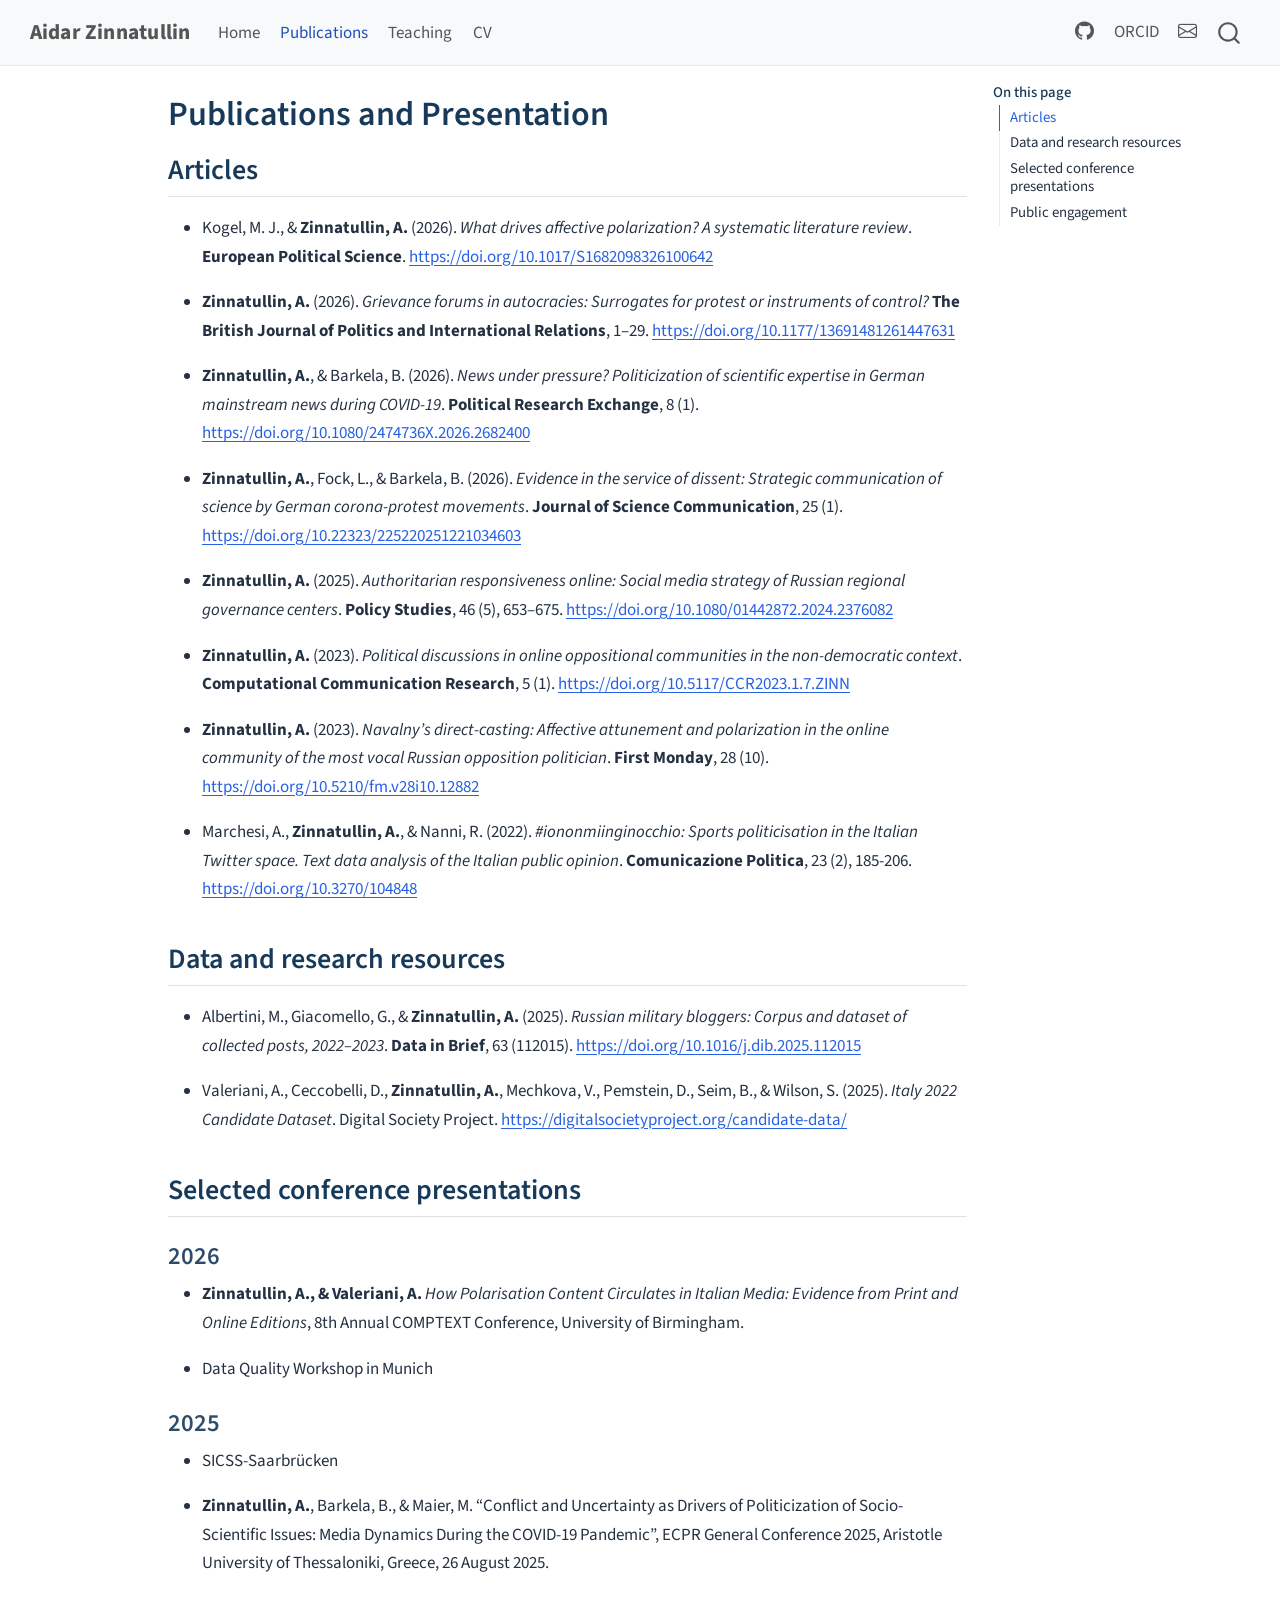
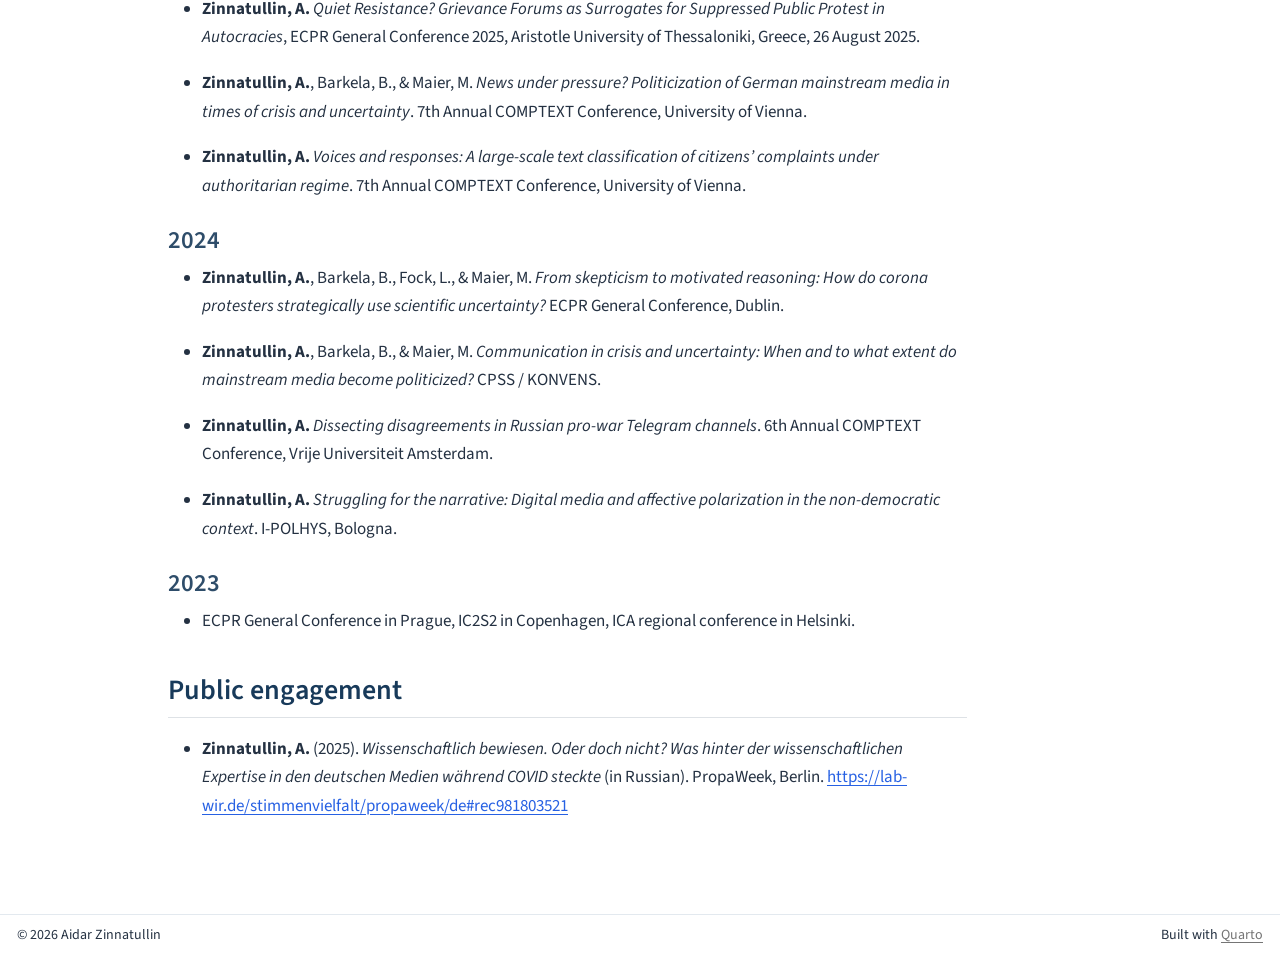
==== docs/publications.html @ 619f1e8d "Initial website" ====
<!DOCTYPE html>
<html xmlns="http://www.w3.org/1999/xhtml" lang="en" xml:lang="en"><head>

<meta charset="utf-8">
<meta name="generator" content="quarto-1.6.39">

<meta name="viewport" content="width=device-width, initial-scale=1.0, user-scalable=yes">


<title>Publications and Presentation – Aidar Zinnatullin</title>
<style>
code{white-space: pre-wrap;}
span.smallcaps{font-variant: small-caps;}
div.columns{display: flex; gap: min(4vw, 1.5em);}
div.column{flex: auto; overflow-x: auto;}
div.hanging-indent{margin-left: 1.5em; text-indent: -1.5em;}
ul.task-list{list-style: none;}
ul.task-list li input[type="checkbox"] {
  width: 0.8em;
  margin: 0 0.8em 0.2em -1em; /* quarto-specific, see https://github.com/quarto-dev/quarto-cli/issues/4556 */ 
  vertical-align: middle;
}
</style>


<script src="site_libs/quarto-nav/quarto-nav.js"></script>
<script src="site_libs/clipboard/clipboard.min.js"></script>
<script src="site_libs/quarto-search/autocomplete.umd.js"></script>
<script src="site_libs/quarto-search/fuse.min.js"></script>
<script src="site_libs/quarto-search/quarto-search.js"></script>
<meta name="quarto:offset" content="./">
<link href="./profile-placeholder.svg" rel="icon" type="image/svg+xml">
<script src="site_libs/quarto-html/quarto.js"></script>
<script src="site_libs/quarto-html/popper.min.js"></script>
<script src="site_libs/quarto-html/tippy.umd.min.js"></script>
<script src="site_libs/quarto-html/anchor.min.js"></script>
<link href="site_libs/quarto-html/tippy.css" rel="stylesheet">
<link href="site_libs/quarto-html/quarto-syntax-highlighting-e26003cea8cd680ca0c55a263523d882.css" rel="stylesheet" id="quarto-text-highlighting-styles">
<script src="site_libs/bootstrap/bootstrap.min.js"></script>
<link href="site_libs/bootstrap/bootstrap-icons.css" rel="stylesheet">
<link href="site_libs/bootstrap/bootstrap-09537c9ecba8558085948e1b802a414a.min.css" rel="stylesheet" append-hash="true" id="quarto-bootstrap" data-mode="light">
<script id="quarto-search-options" type="application/json">{
  "location": "navbar",
  "copy-button": false,
  "collapse-after": 3,
  "panel-placement": "end",
  "type": "overlay",
  "limit": 50,
  "keyboard-shortcut": [
    "f",
    "/",
    "s"
  ],
  "show-item-context": false,
  "language": {
    "search-no-results-text": "No results",
    "search-matching-documents-text": "matching documents",
    "search-copy-link-title": "Copy link to search",
    "search-hide-matches-text": "Hide additional matches",
    "search-more-match-text": "more match in this document",
    "search-more-matches-text": "more matches in this document",
    "search-clear-button-title": "Clear",
    "search-text-placeholder": "",
    "search-detached-cancel-button-title": "Cancel",
    "search-submit-button-title": "Submit",
    "search-label": "Search"
  }
}</script>
<style>html{ scroll-behavior: smooth; }</style>


<link rel="stylesheet" href="styles.css">
</head>

<body class="nav-fixed">

<div id="quarto-search-results"></div>
  <header id="quarto-header" class="headroom fixed-top">
    <nav class="navbar navbar-expand-lg " data-bs-theme="dark">
      <div class="navbar-container container-fluid">
      <div class="navbar-brand-container mx-auto">
    <a class="navbar-brand" href="./index.html">
    <span class="navbar-title">Aidar Zinnatullin</span>
    </a>
  </div>
            <div id="quarto-search" class="" title="Search"></div>
          <button class="navbar-toggler" type="button" data-bs-toggle="collapse" data-bs-target="#navbarCollapse" aria-controls="navbarCollapse" role="menu" aria-expanded="false" aria-label="Toggle navigation" onclick="if (window.quartoToggleHeadroom) { window.quartoToggleHeadroom(); }">
  <span class="navbar-toggler-icon"></span>
</button>
          <div class="collapse navbar-collapse" id="navbarCollapse">
            <ul class="navbar-nav navbar-nav-scroll me-auto">
  <li class="nav-item">
    <a class="nav-link" href="./index.html"> 
<span class="menu-text">Home</span></a>
  </li>  
  <li class="nav-item">
    <a class="nav-link active" href="./publications.html" aria-current="page"> 
<span class="menu-text">Publications</span></a>
  </li>  
  <li class="nav-item">
    <a class="nav-link" href="./teaching.html"> 
<span class="menu-text">Teaching</span></a>
  </li>  
  <li class="nav-item">
    <a class="nav-link" href="./CV.pdf"> 
<span class="menu-text">CV</span></a>
  </li>  
</ul>
            <ul class="navbar-nav navbar-nav-scroll ms-auto">
  <li class="nav-item compact">
    <a class="nav-link" href="https://github.com/aidar-zinnatullin"> <i class="bi bi-github" role="img" aria-label="GitHub">
</i> 
<span class="menu-text"></span></a>
  </li>  
  <li class="nav-item">
    <a class="nav-link" href="https://orcid.org/0000-0001-9465-044X"> 
<span class="menu-text">ORCID</span></a>
  </li>  
  <li class="nav-item compact">
    <a class="nav-link" href="mailto:aidar.zinnatullin@rptu.de"> <i class="bi bi-envelope" role="img" aria-label="Email">
</i> 
<span class="menu-text"></span></a>
  </li>  
</ul>
          </div> <!-- /navcollapse -->
            <div class="quarto-navbar-tools">
</div>
      </div> <!-- /container-fluid -->
    </nav>
</header>
<!-- content -->
<div id="quarto-content" class="quarto-container page-columns page-rows-contents page-layout-article page-navbar">
<!-- sidebar -->
<!-- margin-sidebar -->
    <div id="quarto-margin-sidebar" class="sidebar margin-sidebar">
        <nav id="TOC" role="doc-toc" class="toc-active">
    <h2 id="toc-title">On this page</h2>
   
  <ul>
  <li><a href="#articles" id="toc-articles" class="nav-link active" data-scroll-target="#articles">Articles</a></li>
  <li><a href="#data-and-research-resources" id="toc-data-and-research-resources" class="nav-link" data-scroll-target="#data-and-research-resources">Data and research resources</a></li>
  <li><a href="#selected-conference-presentations" id="toc-selected-conference-presentations" class="nav-link" data-scroll-target="#selected-conference-presentations">Selected conference presentations</a>
  <ul class="collapse">
  <li><a href="#section" id="toc-section" class="nav-link" data-scroll-target="#section">2026</a></li>
  <li><a href="#section-1" id="toc-section-1" class="nav-link" data-scroll-target="#section-1">2025</a></li>
  <li><a href="#section-2" id="toc-section-2" class="nav-link" data-scroll-target="#section-2">2024</a></li>
  <li><a href="#section-3" id="toc-section-3" class="nav-link" data-scroll-target="#section-3">2023</a></li>
  </ul></li>
  <li><a href="#public-engagement" id="toc-public-engagement" class="nav-link" data-scroll-target="#public-engagement">Public engagement</a></li>
  </ul>
</nav>
    </div>
<!-- main -->
<main class="content" id="quarto-document-content">

<header id="title-block-header" class="quarto-title-block default">
<div class="quarto-title">
<h1 class="title">Publications and Presentation</h1>
</div>



<div class="quarto-title-meta">

    
  
    
  </div>
  


</header>


<section id="articles" class="level2">
<h2 class="anchored" data-anchor-id="articles">Articles</h2>
<ul>
<li><p>Kogel, M. J., &amp; <strong>Zinnatullin, A.</strong> (2026). <em>What drives affective polarization? A systematic literature review</em>. <strong>European Political Science</strong>. <a href="https://doi.org/10.1017/S1682098326100642" class="uri">https://doi.org/10.1017/S1682098326100642</a></p></li>
<li><p><strong>Zinnatullin, A.</strong> (2026). <em>Grievance forums in autocracies: Surrogates for protest or instruments of control?</em> <strong>The British Journal of Politics and International Relations</strong>, 1–29. <a href="https://doi.org/10.1177/13691481261447631" class="uri">https://doi.org/10.1177/13691481261447631</a></p></li>
<li><p><strong>Zinnatullin, A.</strong>, &amp; Barkela, B. (2026). <em>News under pressure? Politicization of scientific expertise in German mainstream news during COVID-19</em>. <strong>Political Research Exchange</strong>, 8 (1). <a href="https://doi.org/10.1080/2474736X.2026.2682400" class="uri">https://doi.org/10.1080/2474736X.2026.2682400</a></p></li>
<li><p><strong>Zinnatullin, A.</strong>, Fock, L., &amp; Barkela, B. (2026). <em>Evidence in the service of dissent: Strategic communication of science by German corona-protest movements</em>. <strong>Journal of Science Communication</strong>, 25 (1). <a href="https://doi.org/10.22323/225220251221034603" class="uri">https://doi.org/10.22323/225220251221034603</a></p></li>
<li><p><strong>Zinnatullin, A.</strong> (2025). <em>Authoritarian responsiveness online: Social media strategy of Russian regional governance centers</em>. <strong>Policy Studies</strong>, 46 (5), 653–675. <a href="https://doi.org/10.1080/01442872.2024.2376082" class="uri">https://doi.org/10.1080/01442872.2024.2376082</a></p></li>
<li><p><strong>Zinnatullin, A.</strong> (2023). <em>Political discussions in online oppositional communities in the non-democratic context</em>. <strong>Computational Communication Research</strong>, 5 (1). <a href="https://doi.org/10.5117/CCR2023.1.7.ZINN" class="uri">https://doi.org/10.5117/CCR2023.1.7.ZINN</a></p></li>
<li><p><strong>Zinnatullin, A.</strong> (2023). <em>Navalny’s direct-casting: Affective attunement and polarization in the online community of the most vocal Russian opposition politician</em>. <strong>First Monday</strong>, 28 (10). <a href="https://doi.org/10.5210/fm.v28i10.12882" class="uri">https://doi.org/10.5210/fm.v28i10.12882</a></p></li>
<li><p>Marchesi, A., <strong>Zinnatullin, A.</strong>, &amp; Nanni, R. (2022). <em>#iononmiinginocchio: Sports politicisation in the Italian Twitter space. Text data analysis of the Italian public opinion</em>. <strong>Comunicazione Politica</strong>, 23 (2), 185-206. <a href="https://doi.org/10.3270/104848" class="uri">https://doi.org/10.3270/104848</a></p></li>
</ul>
</section>
<section id="data-and-research-resources" class="level2">
<h2 class="anchored" data-anchor-id="data-and-research-resources">Data and research resources</h2>
<ul>
<li><p>Albertini, M., Giacomello, G., &amp; <strong>Zinnatullin, A.</strong> (2025). <em>Russian military bloggers: Corpus and dataset of collected posts, 2022–2023</em>. <strong>Data in Brief</strong>, 63 (112015). <a href="https://doi.org/10.1016/j.dib.2025.112015" class="uri">https://doi.org/10.1016/j.dib.2025.112015</a></p></li>
<li><p>Valeriani, A., Ceccobelli, D., <strong>Zinnatullin, A.</strong>, Mechkova, V., Pemstein, D., Seim, B., &amp; Wilson, S. (2025). <em>Italy 2022 Candidate Dataset</em>. Digital Society Project. <a href="https://digitalsocietyproject.org/candidate-data/" class="uri">https://digitalsocietyproject.org/candidate-data/</a></p></li>
</ul>
</section>
<section id="selected-conference-presentations" class="level2">
<h2 class="anchored" data-anchor-id="selected-conference-presentations">Selected conference presentations</h2>
<section id="section" class="level3">
<h3 class="anchored" data-anchor-id="section">2026</h3>
<ul>
<li><p><strong>Zinnatullin, A., &amp; Valeriani, A.</strong> <em>How Polarisation Content Circulates in Italian Media: Evidence from Print and Online Editions</em>, 8th Annual COMPTEXT Conference, University of Birmingham.</p></li>
<li><p>Data Quality Workshop in Munich</p></li>
</ul>
</section>
<section id="section-1" class="level3">
<h3 class="anchored" data-anchor-id="section-1">2025</h3>
<ul>
<li><p>SICSS-Saarbrücken</p></li>
<li><p><strong>Zinnatullin, A.</strong>, Barkela, B., &amp; Maier, M. “Conflict and Uncertainty as Drivers of Politicization of Socio-Scientific Issues: Media Dynamics During the COVID-19 Pandemic”, ECPR General Conference 2025, Aristotle University of Thessaloniki, Greece, 26 August 2025.</p></li>
<li><p><strong>Zinnatullin, A.</strong> <em>Quiet Resistance? Grievance Forums as Surrogates for Suppressed Public Protest in Autocracies</em>, ECPR General Conference 2025, Aristotle University of Thessaloniki, Greece, 26 August 2025.</p></li>
<li><p><strong>Zinnatullin, A.</strong>, Barkela, B., &amp; Maier, M. <em>News under pressure? Politicization of German mainstream media in times of crisis and uncertainty</em>. 7th Annual COMPTEXT Conference, University of Vienna.</p></li>
<li><p><strong>Zinnatullin, A.</strong> <em>Voices and responses: A large-scale text classification of citizens’ complaints under authoritarian regime</em>. 7th Annual COMPTEXT Conference, University of Vienna.</p></li>
</ul>
</section>
<section id="section-2" class="level3">
<h3 class="anchored" data-anchor-id="section-2">2024</h3>
<ul>
<li><p><strong>Zinnatullin, A.</strong>, Barkela, B., Fock, L., &amp; Maier, M. <em>From skepticism to motivated reasoning: How do corona protesters strategically use scientific uncertainty?</em> ECPR General Conference, Dublin.</p></li>
<li><p><strong>Zinnatullin, A.</strong>, Barkela, B., &amp; Maier, M. <em>Communication in crisis and uncertainty: When and to what extent do mainstream media become politicized?</em> CPSS / KONVENS.</p></li>
<li><p><strong>Zinnatullin, A.</strong> <em>Dissecting disagreements in Russian pro-war Telegram channels</em>. 6th Annual COMPTEXT Conference, Vrije Universiteit Amsterdam.</p></li>
<li><p><strong>Zinnatullin, A.</strong> <em>Struggling for the narrative: Digital media and affective polarization in the non-democratic context</em>. I-POLHYS, Bologna.</p></li>
</ul>
</section>
<section id="section-3" class="level3">
<h3 class="anchored" data-anchor-id="section-3">2023</h3>
<ul>
<li>ECPR General Conference in Prague, IC2S2 in Copenhagen, ICA regional conference in Helsinki.</li>
</ul>
</section>
</section>
<section id="public-engagement" class="level2">
<h2 class="anchored" data-anchor-id="public-engagement">Public engagement</h2>
<ul>
<li><strong>Zinnatullin, A.</strong> (2025). <em>Wissenschaftlich bewiesen. Oder doch nicht? Was hinter der wissenschaftlichen Expertise in den deutschen Medien während COVID steckte</em> (in Russian). PropaWeek, Berlin. <a href="https://lab-wir.de/stimmenvielfalt/propaweek/de#rec981803521" class="uri">https://lab-wir.de/stimmenvielfalt/propaweek/de#rec981803521</a></li>
</ul>


</section>

<a onclick="window.scrollTo(0, 0); return false;" role="button" id="quarto-back-to-top"><i class="bi bi-arrow-up"></i> Back to top</a></main> <!-- /main -->
<script id="quarto-html-after-body" type="application/javascript">
window.document.addEventListener("DOMContentLoaded", function (event) {
  const toggleBodyColorMode = (bsSheetEl) => {
    const mode = bsSheetEl.getAttribute("data-mode");
    const bodyEl = window.document.querySelector("body");
    if (mode === "dark") {
      bodyEl.classList.add("quarto-dark");
      bodyEl.classList.remove("quarto-light");
    } else {
      bodyEl.classList.add("quarto-light");
      bodyEl.classList.remove("quarto-dark");
    }
  }
  const toggleBodyColorPrimary = () => {
    const bsSheetEl = window.document.querySelector("link#quarto-bootstrap");
    if (bsSheetEl) {
      toggleBodyColorMode(bsSheetEl);
    }
  }
  toggleBodyColorPrimary();  
  const icon = "";
  const anchorJS = new window.AnchorJS();
  anchorJS.options = {
    placement: 'right',
    icon: icon
  };
  anchorJS.add('.anchored');
  const isCodeAnnotation = (el) => {
    for (const clz of el.classList) {
      if (clz.startsWith('code-annotation-')) {                     
        return true;
      }
    }
    return false;
  }
  const onCopySuccess = function(e) {
    // button target
    const button = e.trigger;
    // don't keep focus
    button.blur();
    // flash "checked"
    button.classList.add('code-copy-button-checked');
    var currentTitle = button.getAttribute("title");
    button.setAttribute("title", "Copied!");
    let tooltip;
    if (window.bootstrap) {
      button.setAttribute("data-bs-toggle", "tooltip");
      button.setAttribute("data-bs-placement", "left");
      button.setAttribute("data-bs-title", "Copied!");
      tooltip = new bootstrap.Tooltip(button, 
        { trigger: "manual", 
          customClass: "code-copy-button-tooltip",
          offset: [0, -8]});
      tooltip.show();    
    }
    setTimeout(function() {
      if (tooltip) {
        tooltip.hide();
        button.removeAttribute("data-bs-title");
        button.removeAttribute("data-bs-toggle");
        button.removeAttribute("data-bs-placement");
      }
      button.setAttribute("title", currentTitle);
      button.classList.remove('code-copy-button-checked');
    }, 1000);
    // clear code selection
    e.clearSelection();
  }
  const getTextToCopy = function(trigger) {
      const codeEl = trigger.previousElementSibling.cloneNode(true);
      for (const childEl of codeEl.children) {
        if (isCodeAnnotation(childEl)) {
          childEl.remove();
        }
      }
      return codeEl.innerText;
  }
  const clipboard = new window.ClipboardJS('.code-copy-button:not([data-in-quarto-modal])', {
    text: getTextToCopy
  });
  clipboard.on('success', onCopySuccess);
  if (window.document.getElementById('quarto-embedded-source-code-modal')) {
    const clipboardModal = new window.ClipboardJS('.code-copy-button[data-in-quarto-modal]', {
      text: getTextToCopy,
      container: window.document.getElementById('quarto-embedded-source-code-modal')
    });
    clipboardModal.on('success', onCopySuccess);
  }
    var localhostRegex = new RegExp(/^(?:http|https):\/\/localhost\:?[0-9]*\//);
    var mailtoRegex = new RegExp(/^mailto:/);
      var filterRegex = new RegExp("https:\/\/aidar-zinnatullin\.github\.io\/");
    var isInternal = (href) => {
        return filterRegex.test(href) || localhostRegex.test(href) || mailtoRegex.test(href);
    }
    // Inspect non-navigation links and adorn them if external
 	var links = window.document.querySelectorAll('a[href]:not(.nav-link):not(.navbar-brand):not(.toc-action):not(.sidebar-link):not(.sidebar-item-toggle):not(.pagination-link):not(.no-external):not([aria-hidden]):not(.dropdown-item):not(.quarto-navigation-tool):not(.about-link)');
    for (var i=0; i<links.length; i++) {
      const link = links[i];
      if (!isInternal(link.href)) {
        // undo the damage that might have been done by quarto-nav.js in the case of
        // links that we want to consider external
        if (link.dataset.originalHref !== undefined) {
          link.href = link.dataset.originalHref;
        }
          // target, if specified
          link.setAttribute("target", "_blank");
          if (link.getAttribute("rel") === null) {
            link.setAttribute("rel", "noopener");
          }
      }
    }
  function tippyHover(el, contentFn, onTriggerFn, onUntriggerFn) {
    const config = {
      allowHTML: true,
      maxWidth: 500,
      delay: 100,
      arrow: false,
      appendTo: function(el) {
          return el.parentElement;
      },
      interactive: true,
      interactiveBorder: 10,
      theme: 'quarto',
      placement: 'bottom-start',
    };
    if (contentFn) {
      config.content = contentFn;
    }
    if (onTriggerFn) {
      config.onTrigger = onTriggerFn;
    }
    if (onUntriggerFn) {
      config.onUntrigger = onUntriggerFn;
    }
    window.tippy(el, config); 
  }
  const noterefs = window.document.querySelectorAll('a[role="doc-noteref"]');
  for (var i=0; i<noterefs.length; i++) {
    const ref = noterefs[i];
    tippyHover(ref, function() {
      // use id or data attribute instead here
      let href = ref.getAttribute('data-footnote-href') || ref.getAttribute('href');
      try { href = new URL(href).hash; } catch {}
      const id = href.replace(/^#\/?/, "");
      const note = window.document.getElementById(id);
      if (note) {
        return note.innerHTML;
      } else {
        return "";
      }
    });
  }
  const xrefs = window.document.querySelectorAll('a.quarto-xref');
  const processXRef = (id, note) => {
    // Strip column container classes
    const stripColumnClz = (el) => {
      el.classList.remove("page-full", "page-columns");
      if (el.children) {
        for (const child of el.children) {
          stripColumnClz(child);
        }
      }
    }
    stripColumnClz(note)
    if (id === null || id.startsWith('sec-')) {
      // Special case sections, only their first couple elements
      const container = document.createElement("div");
      if (note.children && note.children.length > 2) {
        container.appendChild(note.children[0].cloneNode(true));
        for (let i = 1; i < note.children.length; i++) {
          const child = note.children[i];
          if (child.tagName === "P" && child.innerText === "") {
            continue;
          } else {
            container.appendChild(child.cloneNode(true));
            break;
          }
        }
        if (window.Quarto?.typesetMath) {
          window.Quarto.typesetMath(container);
        }
        return container.innerHTML
      } else {
        if (window.Quarto?.typesetMath) {
          window.Quarto.typesetMath(note);
        }
        return note.innerHTML;
      }
    } else {
      // Remove any anchor links if they are present
      const anchorLink = note.querySelector('a.anchorjs-link');
      if (anchorLink) {
        anchorLink.remove();
      }
      if (window.Quarto?.typesetMath) {
        window.Quarto.typesetMath(note);
      }
      if (note.classList.contains("callout")) {
        return note.outerHTML;
      } else {
        return note.innerHTML;
      }
    }
  }
  for (var i=0; i<xrefs.length; i++) {
    const xref = xrefs[i];
    tippyHover(xref, undefined, function(instance) {
      instance.disable();
      let url = xref.getAttribute('href');
      let hash = undefined; 
      if (url.startsWith('#')) {
        hash = url;
      } else {
        try { hash = new URL(url).hash; } catch {}
      }
      if (hash) {
        const id = hash.replace(/^#\/?/, "");
        const note = window.document.getElementById(id);
        if (note !== null) {
          try {
            const html = processXRef(id, note.cloneNode(true));
            instance.setContent(html);
          } finally {
            instance.enable();
            instance.show();
          }
        } else {
          // See if we can fetch this
          fetch(url.split('#')[0])
          .then(res => res.text())
          .then(html => {
            const parser = new DOMParser();
            const htmlDoc = parser.parseFromString(html, "text/html");
            const note = htmlDoc.getElementById(id);
            if (note !== null) {
              const html = processXRef(id, note);
              instance.setContent(html);
            } 
          }).finally(() => {
            instance.enable();
            instance.show();
          });
        }
      } else {
        // See if we can fetch a full url (with no hash to target)
        // This is a special case and we should probably do some content thinning / targeting
        fetch(url)
        .then(res => res.text())
        .then(html => {
          const parser = new DOMParser();
          const htmlDoc = parser.parseFromString(html, "text/html");
          const note = htmlDoc.querySelector('main.content');
          if (note !== null) {
            // This should only happen for chapter cross references
            // (since there is no id in the URL)
            // remove the first header
            if (note.children.length > 0 && note.children[0].tagName === "HEADER") {
              note.children[0].remove();
            }
            const html = processXRef(null, note);
            instance.setContent(html);
          } 
        }).finally(() => {
          instance.enable();
          instance.show();
        });
      }
    }, function(instance) {
    });
  }
      let selectedAnnoteEl;
      const selectorForAnnotation = ( cell, annotation) => {
        let cellAttr = 'data-code-cell="' + cell + '"';
        let lineAttr = 'data-code-annotation="' +  annotation + '"';
        const selector = 'span[' + cellAttr + '][' + lineAttr + ']';
        return selector;
      }
      const selectCodeLines = (annoteEl) => {
        const doc = window.document;
        const targetCell = annoteEl.getAttribute("data-target-cell");
        const targetAnnotation = annoteEl.getAttribute("data-target-annotation");
        const annoteSpan = window.document.querySelector(selectorForAnnotation(targetCell, targetAnnotation));
        const lines = annoteSpan.getAttribute("data-code-lines").split(",");
        const lineIds = lines.map((line) => {
          return targetCell + "-" + line;
        })
        let top = null;
        let height = null;
        let parent = null;
        if (lineIds.length > 0) {
            //compute the position of the single el (top and bottom and make a div)
            const el = window.document.getElementById(lineIds[0]);
            top = el.offsetTop;
            height = el.offsetHeight;
            parent = el.parentElement.parentElement;
          if (lineIds.length > 1) {
            const lastEl = window.document.getElementById(lineIds[lineIds.length - 1]);
            const bottom = lastEl.offsetTop + lastEl.offsetHeight;
            height = bottom - top;
          }
          if (top !== null && height !== null && parent !== null) {
            // cook up a div (if necessary) and position it 
            let div = window.document.getElementById("code-annotation-line-highlight");
            if (div === null) {
              div = window.document.createElement("div");
              div.setAttribute("id", "code-annotation-line-highlight");
              div.style.position = 'absolute';
              parent.appendChild(div);
            }
            div.style.top = top - 2 + "px";
            div.style.height = height + 4 + "px";
            div.style.left = 0;
            let gutterDiv = window.document.getElementById("code-annotation-line-highlight-gutter");
            if (gutterDiv === null) {
              gutterDiv = window.document.createElement("div");
              gutterDiv.setAttribute("id", "code-annotation-line-highlight-gutter");
              gutterDiv.style.position = 'absolute';
              const codeCell = window.document.getElementById(targetCell);
              const gutter = codeCell.querySelector('.code-annotation-gutter');
              gutter.appendChild(gutterDiv);
            }
            gutterDiv.style.top = top - 2 + "px";
            gutterDiv.style.height = height + 4 + "px";
          }
          selectedAnnoteEl = annoteEl;
        }
      };
      const unselectCodeLines = () => {
        const elementsIds = ["code-annotation-line-highlight", "code-annotation-line-highlight-gutter"];
        elementsIds.forEach((elId) => {
          const div = window.document.getElementById(elId);
          if (div) {
            div.remove();
          }
        });
        selectedAnnoteEl = undefined;
      };
        // Handle positioning of the toggle
    window.addEventListener(
      "resize",
      throttle(() => {
        elRect = undefined;
        if (selectedAnnoteEl) {
          selectCodeLines(selectedAnnoteEl);
        }
      }, 10)
    );
    function throttle(fn, ms) {
    let throttle = false;
    let timer;
      return (...args) => {
        if(!throttle) { // first call gets through
            fn.apply(this, args);
            throttle = true;
        } else { // all the others get throttled
            if(timer) clearTimeout(timer); // cancel #2
            timer = setTimeout(() => {
              fn.apply(this, args);
              timer = throttle = false;
            }, ms);
        }
      };
    }
      // Attach click handler to the DT
      const annoteDls = window.document.querySelectorAll('dt[data-target-cell]');
      for (const annoteDlNode of annoteDls) {
        annoteDlNode.addEventListener('click', (event) => {
          const clickedEl = event.target;
          if (clickedEl !== selectedAnnoteEl) {
            unselectCodeLines();
            const activeEl = window.document.querySelector('dt[data-target-cell].code-annotation-active');
            if (activeEl) {
              activeEl.classList.remove('code-annotation-active');
            }
            selectCodeLines(clickedEl);
            clickedEl.classList.add('code-annotation-active');
          } else {
            // Unselect the line
            unselectCodeLines();
            clickedEl.classList.remove('code-annotation-active');
          }
        });
      }
  const findCites = (el) => {
    const parentEl = el.parentElement;
    if (parentEl) {
      const cites = parentEl.dataset.cites;
      if (cites) {
        return {
          el,
          cites: cites.split(' ')
        };
      } else {
        return findCites(el.parentElement)
      }
    } else {
      return undefined;
    }
  };
  var bibliorefs = window.document.querySelectorAll('a[role="doc-biblioref"]');
  for (var i=0; i<bibliorefs.length; i++) {
    const ref = bibliorefs[i];
    const citeInfo = findCites(ref);
    if (citeInfo) {
      tippyHover(citeInfo.el, function() {
        var popup = window.document.createElement('div');
        citeInfo.cites.forEach(function(cite) {
          var citeDiv = window.document.createElement('div');
          citeDiv.classList.add('hanging-indent');
          citeDiv.classList.add('csl-entry');
          var biblioDiv = window.document.getElementById('ref-' + cite);
          if (biblioDiv) {
            citeDiv.innerHTML = biblioDiv.innerHTML;
          }
          popup.appendChild(citeDiv);
        });
        return popup.innerHTML;
      });
    }
  }
});
</script>
</div> <!-- /content -->
<footer class="footer">
  <div class="nav-footer">
    <div class="nav-footer-left">
<p>© 2026 Aidar Zinnatullin</p>
</div>   
    <div class="nav-footer-center">
      &nbsp;
    </div>
    <div class="nav-footer-right">
<p>Built with <a href="https://quarto.org/">Quarto</a></p>
</div>
  </div>
</footer>




<script src="site_libs/quarto-html/zenscroll-min.js"></script>
</body></html>
---- docs/site_libs/quarto-html/tippy.css ----
.tippy-box[data-animation=fade][data-state=hidden]{opacity:0}[data-tippy-root]{max-width:calc(100vw - 10px)}.tippy-box{position:relative;background-color:#333;color:#fff;border-radius:4px;font-size:14px;line-height:1.4;white-space:normal;outline:0;transition-property:transform,visibility,opacity}.tippy-box[data-placement^=top]>.tippy-arrow{bottom:0}.tippy-box[data-placement^=top]>.tippy-arrow:before{bottom:-7px;left:0;border-width:8px 8px 0;border-top-color:initial;transform-origin:center top}.tippy-box[data-placement^=bottom]>.tippy-arrow{top:0}.tippy-box[data-placement^=bottom]>.tippy-arrow:before{top:-7px;left:0;border-width:0 8px 8px;border-bottom-color:initial;transform-origin:center bottom}.tippy-box[data-placement^=left]>.tippy-arrow{right:0}.tippy-box[data-placement^=left]>.tippy-arrow:before{border-width:8px 0 8px 8px;border-left-color:initial;right:-7px;transform-origin:center left}.tippy-box[data-placement^=right]>.tippy-arrow{left:0}.tippy-box[data-placement^=right]>.tippy-arrow:before{left:-7px;border-width:8px 8px 8px 0;border-right-color:initial;transform-origin:center right}.tippy-box[data-inertia][data-state=visible]{transition-timing-function:cubic-bezier(.54,1.5,.38,1.11)}.tippy-arrow{width:16px;height:16px;color:#333}.tippy-arrow:before{content:"";position:absolute;border-color:transparent;border-style:solid}.tippy-content{position:relative;padding:5px 9px;z-index:1}
---- docs/site_libs/quarto-html/quarto-syntax-highlighting-e26003cea8cd680ca0c55a263523d882.css ----
/* quarto syntax highlight colors */
:root {
  --quarto-hl-ot-color: #003B4F;
  --quarto-hl-at-color: #657422;
  --quarto-hl-ss-color: #20794D;
  --quarto-hl-an-color: #5E5E5E;
  --quarto-hl-fu-color: #4758AB;
  --quarto-hl-st-color: #20794D;
  --quarto-hl-cf-color: #003B4F;
  --quarto-hl-op-color: #5E5E5E;
  --quarto-hl-er-color: #AD0000;
  --quarto-hl-bn-color: #AD0000;
  --quarto-hl-al-color: #AD0000;
  --quarto-hl-va-color: #111111;
  --quarto-hl-bu-color: inherit;
  --quarto-hl-ex-color: inherit;
  --quarto-hl-pp-color: #AD0000;
  --quarto-hl-in-color: #5E5E5E;
  --quarto-hl-vs-color: #20794D;
  --quarto-hl-wa-color: #5E5E5E;
  --quarto-hl-do-color: #5E5E5E;
  --quarto-hl-im-color: #00769E;
  --quarto-hl-ch-color: #20794D;
  --quarto-hl-dt-color: #AD0000;
  --quarto-hl-fl-color: #AD0000;
  --quarto-hl-co-color: #5E5E5E;
  --quarto-hl-cv-color: #5E5E5E;
  --quarto-hl-cn-color: #8f5902;
  --quarto-hl-sc-color: #5E5E5E;
  --quarto-hl-dv-color: #AD0000;
  --quarto-hl-kw-color: #003B4F;
}

/* other quarto variables */
:root {
  --quarto-font-monospace: SFMono-Regular, Menlo, Monaco, Consolas, "Liberation Mono", "Courier New", monospace;
}

pre > code.sourceCode > span {
  color: #003B4F;
}

code span {
  color: #003B4F;
}

code.sourceCode > span {
  color: #003B4F;
}

div.sourceCode,
div.sourceCode pre.sourceCode {
  color: #003B4F;
}

code span.ot {
  color: #003B4F;
  font-style: inherit;
}

code span.at {
  color: #657422;
  font-style: inherit;
}

code span.ss {
  color: #20794D;
  font-style: inherit;
}

code span.an {
  color: #5E5E5E;
  font-style: inherit;
}

code span.fu {
  color: #4758AB;
  font-style: inherit;
}

code span.st {
  color: #20794D;
  font-style: inherit;
}

code span.cf {
  color: #003B4F;
  font-weight: bold;
  font-style: inherit;
}

code span.op {
  color: #5E5E5E;
  font-style: inherit;
}

code span.er {
  color: #AD0000;
  font-style: inherit;
}

code span.bn {
  color: #AD0000;
  font-style: inherit;
}

code span.al {
  color: #AD0000;
  font-style: inherit;
}

code span.va {
  color: #111111;
  font-style: inherit;
}

code span.bu {
  font-style: inherit;
}

code span.ex {
  font-style: inherit;
}

code span.pp {
  color: #AD0000;
  font-style: inherit;
}

code span.in {
  color: #5E5E5E;
  font-style: inherit;
}

code span.vs {
  color: #20794D;
  font-style: inherit;
}

code span.wa {
  color: #5E5E5E;
  font-style: italic;
}

code span.do {
  color: #5E5E5E;
  font-style: italic;
}

code span.im {
  color: #00769E;
  font-style: inherit;
}

code span.ch {
  color: #20794D;
  font-style: inherit;
}

code span.dt {
  color: #AD0000;
  font-style: inherit;
}

code span.fl {
  color: #AD0000;
  font-style: inherit;
}

code span.co {
  color: #5E5E5E;
  font-style: inherit;
}

code span.cv {
  color: #5E5E5E;
  font-style: italic;
}

code span.cn {
  color: #8f5902;
  font-style: inherit;
}

code span.sc {
  color: #5E5E5E;
  font-style: inherit;
}

code span.dv {
  color: #AD0000;
  font-style: inherit;
}

code span.kw {
  color: #003B4F;
  font-weight: bold;
  font-style: inherit;
}

.prevent-inlining {
  content: "</";
}

/*# sourceMappingURL=e90e9ab646ea9b1aaa61e089606e0f97.css.map */
---- docs/styles.css ----
:root {
  --az-navy: #183a5a;
  --az-blue: #2c6596;
  --az-teal: #167d78;
  --az-gold: #b7791f;
  --az-bg: #f5f8fb;
  --az-card: #ffffff;
  --az-border: #dce5ee;
  --az-text: #243142;
  --az-muted: #5f6c7b;
}

body {
  line-height: 1.68;
  color: var(--az-text);
}

.navbar {
  box-shadow: 0 1px 0 rgba(24, 58, 90, 0.10);
}

.navbar-brand {
  font-weight: 750;
  letter-spacing: 0.01em;
}

.about-entity .about-links .about-link {
  border-radius: 999px;
  padding: 0.38rem 0.82rem;
  background: #edf4fa;
  border: 1px solid #d8e6f2;
}

.about-entity .about-links .about-link:hover {
  background: #dfeefa;
  text-decoration: none;
}

.quarto-title-banner {
  background: linear-gradient(135deg, #f8fbfe 0%, #eef4f9 72%, #e6f2f1 100%);
}

h1, h2, h3 {
  color: var(--az-navy);
}

h2 {
  margin-top: 2.25rem;
}

p, li {
  color: var(--az-text);
}

.quarto-about-jolla .about-entity {
  gap: 1.6rem;
}

.quarto-about-jolla .about-entity img {
  box-shadow: 0 12px 36px rgba(24, 58, 90, 0.16);
  border: 4px solid white;
}

.status-row {
  display: flex;
  flex-wrap: wrap;
  gap: 0.55rem;
  margin: 1.25rem 0 1.75rem;
}

.status-pill,
.project-status {
  display: inline-block;
  padding: 0.38rem 0.76rem;
  border-radius: 999px;
  background: #e9f5f3;
  border: 1px solid #c8e4df;
  color: #135e5a;
  font-size: 0.9rem;
  font-weight: 650;
}

.project-status {
  margin-bottom: 1rem;
}

.card-grid {
  display: grid;
  grid-template-columns: repeat(3, minmax(0, 1fr));
  gap: 1rem;
  margin: 1rem 0 1.7rem;
}

.feature-card,
.highlight-card,
.course-card,
.process-step {
  background: var(--az-card);
  border: 1px solid var(--az-border);
  border-radius: 15px;
  padding: 1.15rem 1.2rem;
  box-shadow: 0 8px 26px rgba(24, 58, 90, 0.06);
}

.feature-card h3,
.highlight-card h3 {
  margin-top: 0;
}

.highlight-card {
  margin: 1rem 0;
  border-left: 5px solid var(--az-blue);
}

.course-card {
  margin: 0.8rem 0;
  border-left: 5px solid var(--az-teal);
}

.process-grid {
  display: grid;
  grid-template-columns: repeat(4, minmax(0, 1fr));
  gap: 0.8rem;
  margin: 1.15rem 0;
}

.process-step {
  padding: 1rem;
  background: var(--az-bg);
}

blockquote {
  border-left: 4px solid var(--az-blue);
  padding-left: 1rem;
  color: var(--az-muted);
}

.callout-note {
  border-left-color: var(--az-teal) !important;
}

.table, table {
  font-size: 0.97rem;
}

#title-block-header.quarto-title-block.default .quarto-title-meta {
  color: var(--az-muted);
}

.nav-footer {
  border-top: 1px solid #e3e9ef;
}

figcaption {
  color: var(--az-muted);
  font-size: 0.9rem;
}

@media (max-width: 900px) {
  .card-grid {
    grid-template-columns: 1fr;
  }
  .process-grid {
    grid-template-columns: repeat(2, minmax(0, 1fr));
  }
}

@media (max-width: 520px) {
  .process-grid {
    grid-template-columns: 1fr;
  }
}
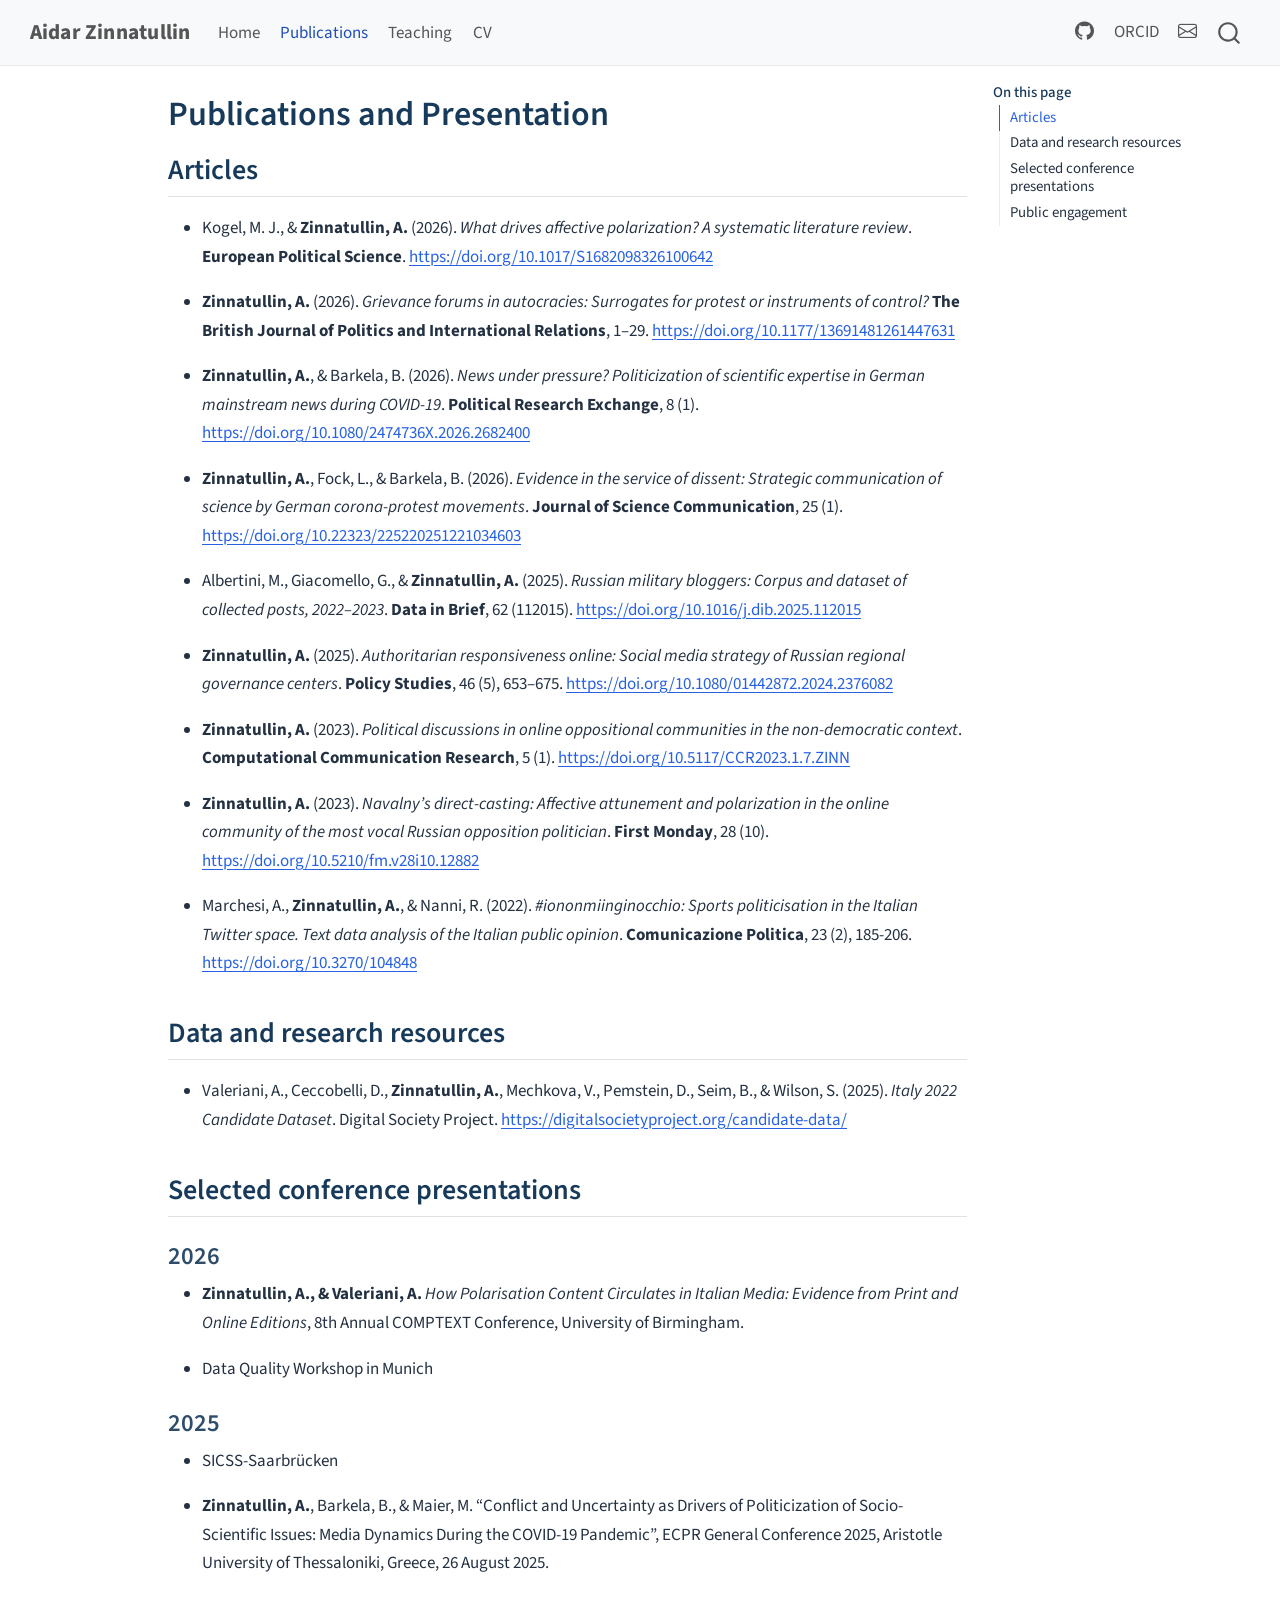
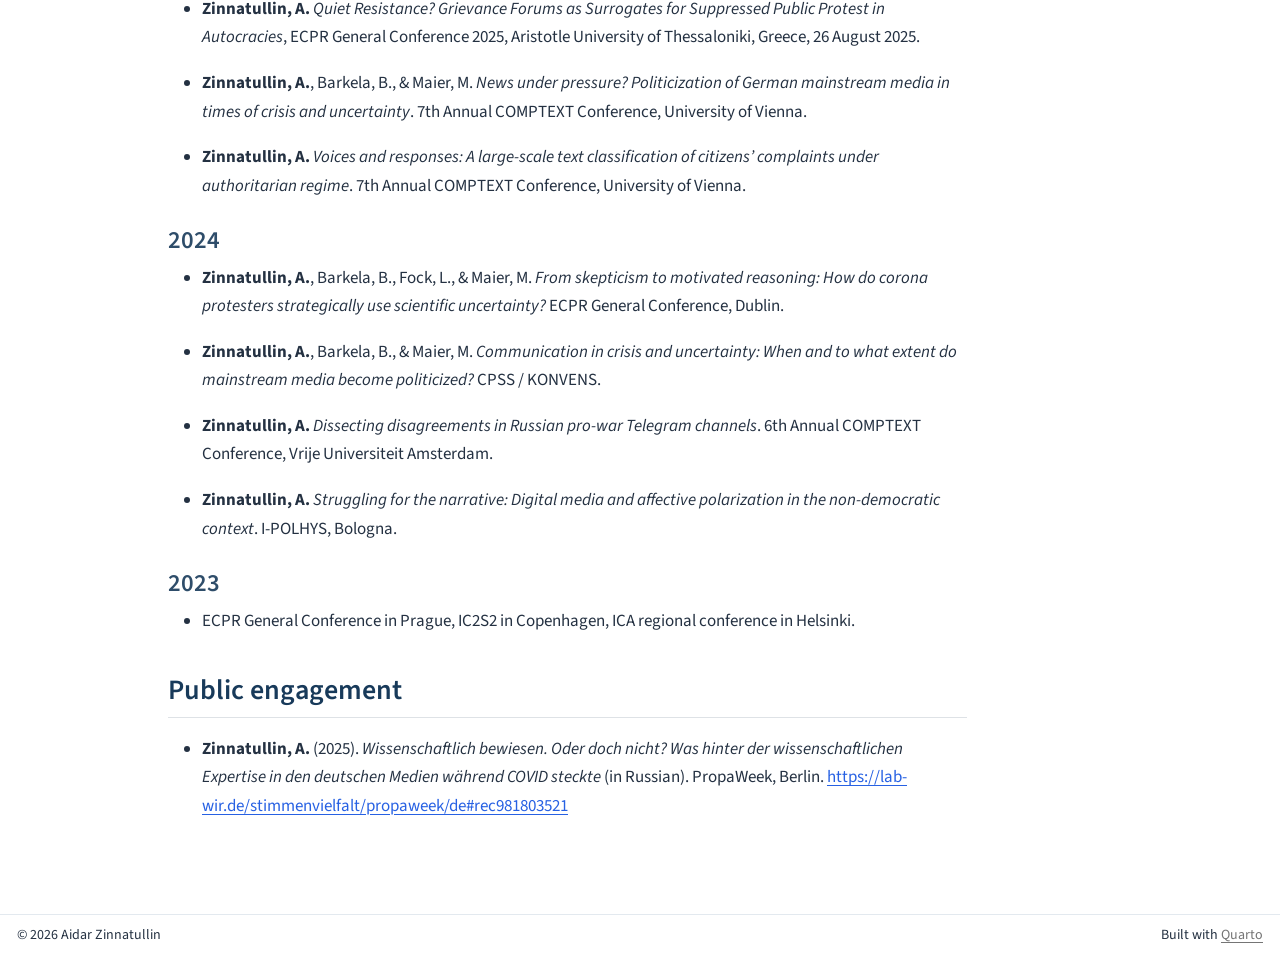
==== commit a3fb95f7: "minor fixes" ====
--- a/docs/publications.html
+++ b/docs/publications.html
@@ -179,6 +179,7 @@
 <li><p><strong>Zinnatullin, A.</strong> (2026). <em>Grievance forums in autocracies: Surrogates for protest or instruments of control?</em> <strong>The British Journal of Politics and International Relations</strong>, 1–29. <a href="https://doi.org/10.1177/13691481261447631" class="uri">https://doi.org/10.1177/13691481261447631</a></p></li>
 <li><p><strong>Zinnatullin, A.</strong>, &amp; Barkela, B. (2026). <em>News under pressure? Politicization of scientific expertise in German mainstream news during COVID-19</em>. <strong>Political Research Exchange</strong>, 8 (1). <a href="https://doi.org/10.1080/2474736X.2026.2682400" class="uri">https://doi.org/10.1080/2474736X.2026.2682400</a></p></li>
 <li><p><strong>Zinnatullin, A.</strong>, Fock, L., &amp; Barkela, B. (2026). <em>Evidence in the service of dissent: Strategic communication of science by German corona-protest movements</em>. <strong>Journal of Science Communication</strong>, 25 (1). <a href="https://doi.org/10.22323/225220251221034603" class="uri">https://doi.org/10.22323/225220251221034603</a></p></li>
+<li><p>Albertini, M., Giacomello, G., &amp; <strong>Zinnatullin, A.</strong> (2025). <em>Russian military bloggers: Corpus and dataset of collected posts, 2022–2023</em>. <strong>Data in Brief</strong>, 62 (112015). <a href="https://doi.org/10.1016/j.dib.2025.112015" class="uri">https://doi.org/10.1016/j.dib.2025.112015</a></p></li>
 <li><p><strong>Zinnatullin, A.</strong> (2025). <em>Authoritarian responsiveness online: Social media strategy of Russian regional governance centers</em>. <strong>Policy Studies</strong>, 46 (5), 653–675. <a href="https://doi.org/10.1080/01442872.2024.2376082" class="uri">https://doi.org/10.1080/01442872.2024.2376082</a></p></li>
 <li><p><strong>Zinnatullin, A.</strong> (2023). <em>Political discussions in online oppositional communities in the non-democratic context</em>. <strong>Computational Communication Research</strong>, 5 (1). <a href="https://doi.org/10.5117/CCR2023.1.7.ZINN" class="uri">https://doi.org/10.5117/CCR2023.1.7.ZINN</a></p></li>
 <li><p><strong>Zinnatullin, A.</strong> (2023). <em>Navalny’s direct-casting: Affective attunement and polarization in the online community of the most vocal Russian opposition politician</em>. <strong>First Monday</strong>, 28 (10). <a href="https://doi.org/10.5210/fm.v28i10.12882" class="uri">https://doi.org/10.5210/fm.v28i10.12882</a></p></li>
@@ -188,8 +189,7 @@
 <section id="data-and-research-resources" class="level2">
 <h2 class="anchored" data-anchor-id="data-and-research-resources">Data and research resources</h2>
 <ul>
-<li><p>Albertini, M., Giacomello, G., &amp; <strong>Zinnatullin, A.</strong> (2025). <em>Russian military bloggers: Corpus and dataset of collected posts, 2022–2023</em>. <strong>Data in Brief</strong>, 63 (112015). <a href="https://doi.org/10.1016/j.dib.2025.112015" class="uri">https://doi.org/10.1016/j.dib.2025.112015</a></p></li>
-<li><p>Valeriani, A., Ceccobelli, D., <strong>Zinnatullin, A.</strong>, Mechkova, V., Pemstein, D., Seim, B., &amp; Wilson, S. (2025). <em>Italy 2022 Candidate Dataset</em>. Digital Society Project. <a href="https://digitalsocietyproject.org/candidate-data/" class="uri">https://digitalsocietyproject.org/candidate-data/</a></p></li>
+<li>Valeriani, A., Ceccobelli, D., <strong>Zinnatullin, A.</strong>, Mechkova, V., Pemstein, D., Seim, B., &amp; Wilson, S. (2025). <em>Italy 2022 Candidate Dataset</em>. Digital Society Project. <a href="https://digitalsocietyproject.org/candidate-data/" class="uri">https://digitalsocietyproject.org/candidate-data/</a></li>
 </ul>
 </section>
 <section id="selected-conference-presentations" class="level2">
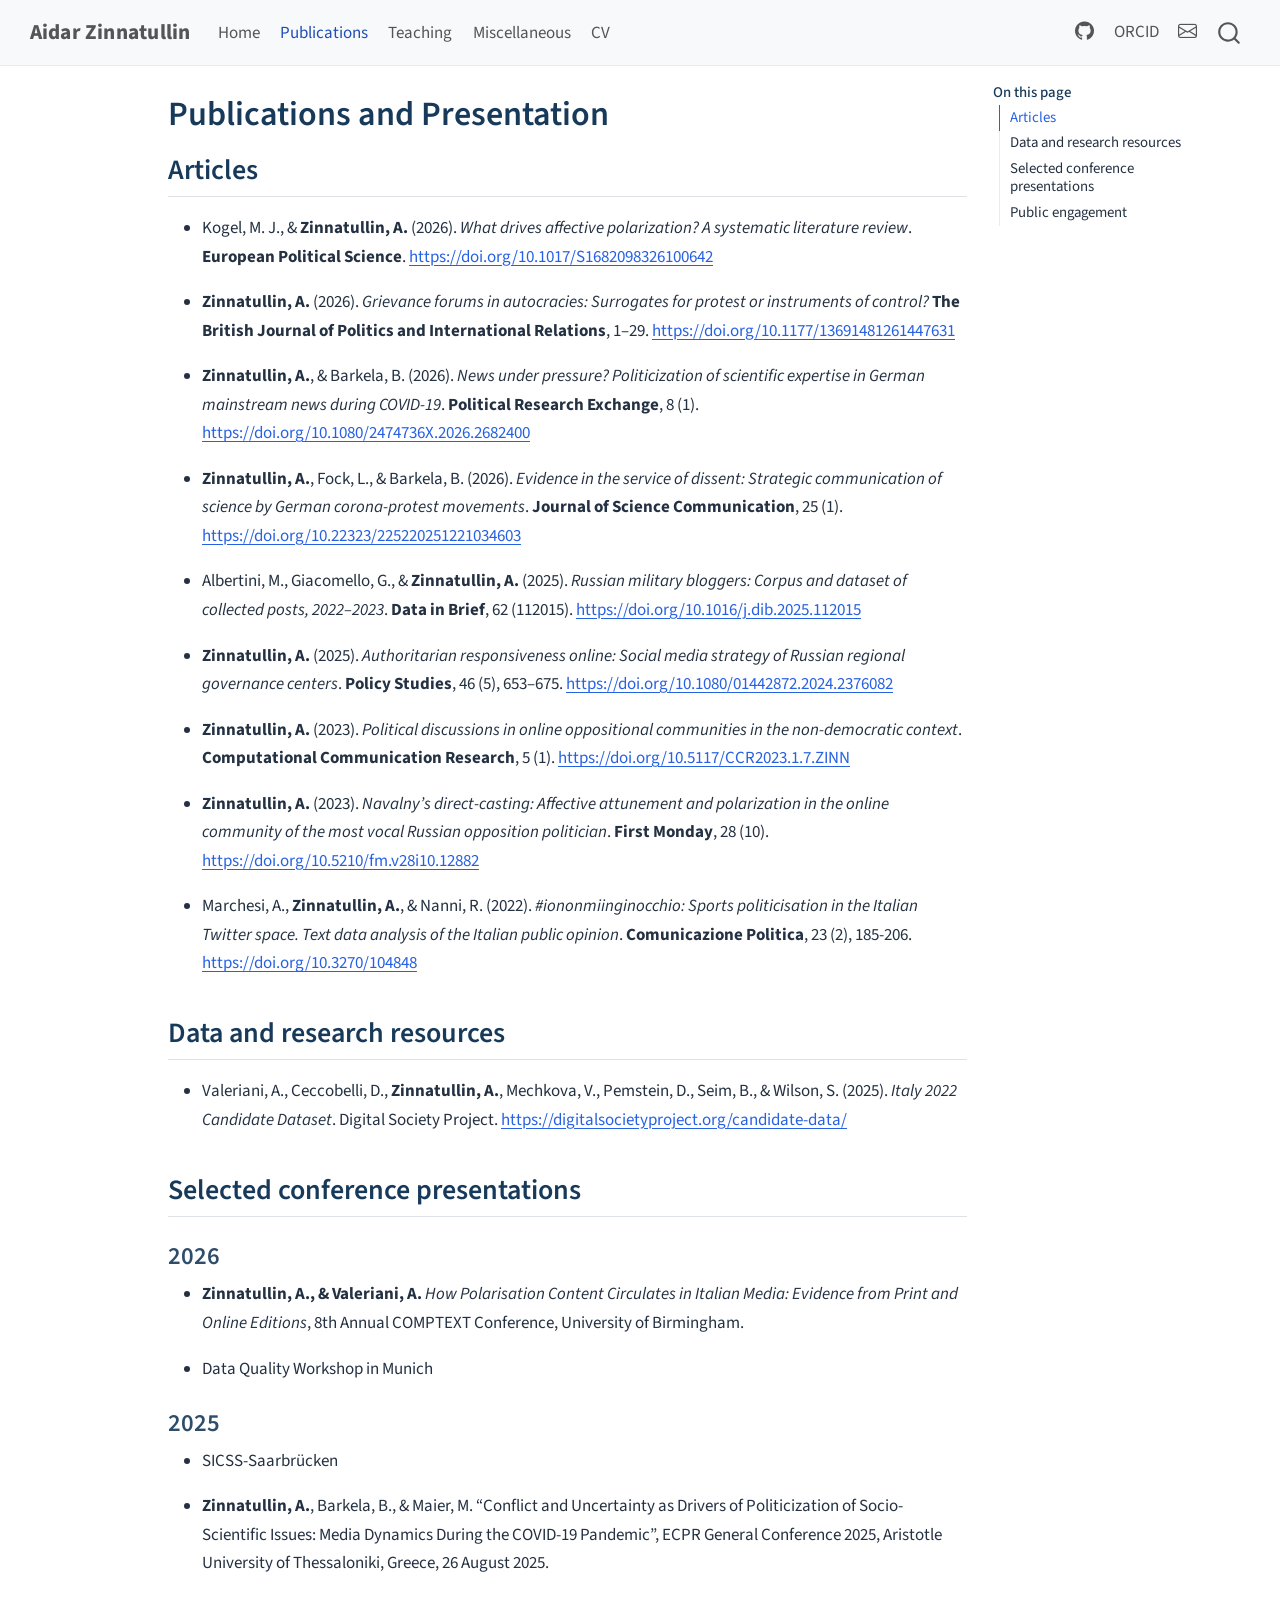
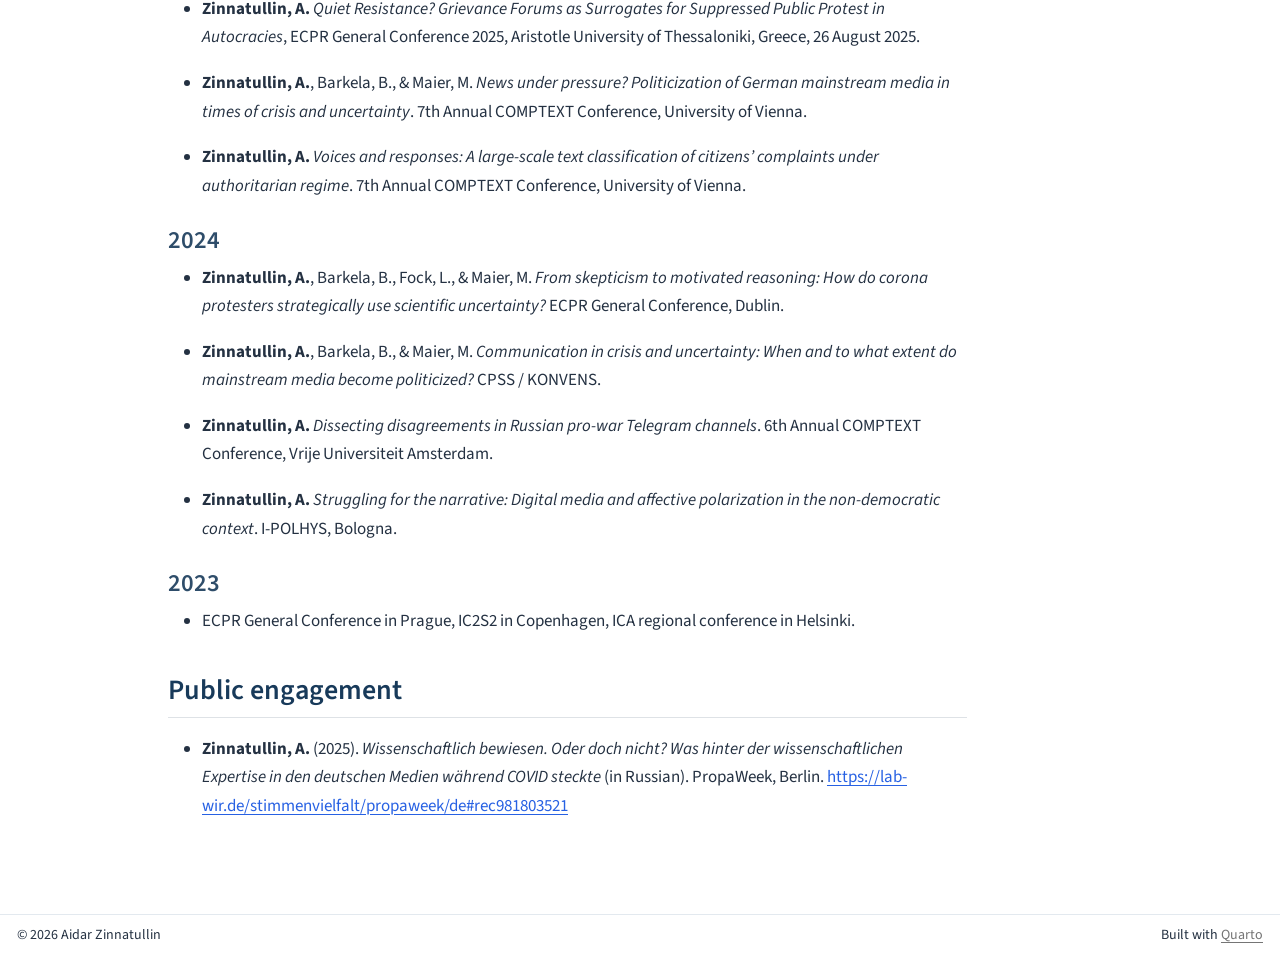
==== commit f032a086: "updates" ====
--- a/docs/publications.html
+++ b/docs/publications.html
@@ -102,6 +102,10 @@
 <span class="menu-text">Teaching</span></a>
   </li>  
   <li class="nav-item">
+    <a class="nav-link" href="./miscellaneous.html"> 
+<span class="menu-text">Miscellaneous</span></a>
+  </li>  
+  <li class="nav-item">
     <a class="nav-link" href="./CV.pdf"> 
 <span class="menu-text">CV</span></a>
   </li>  
